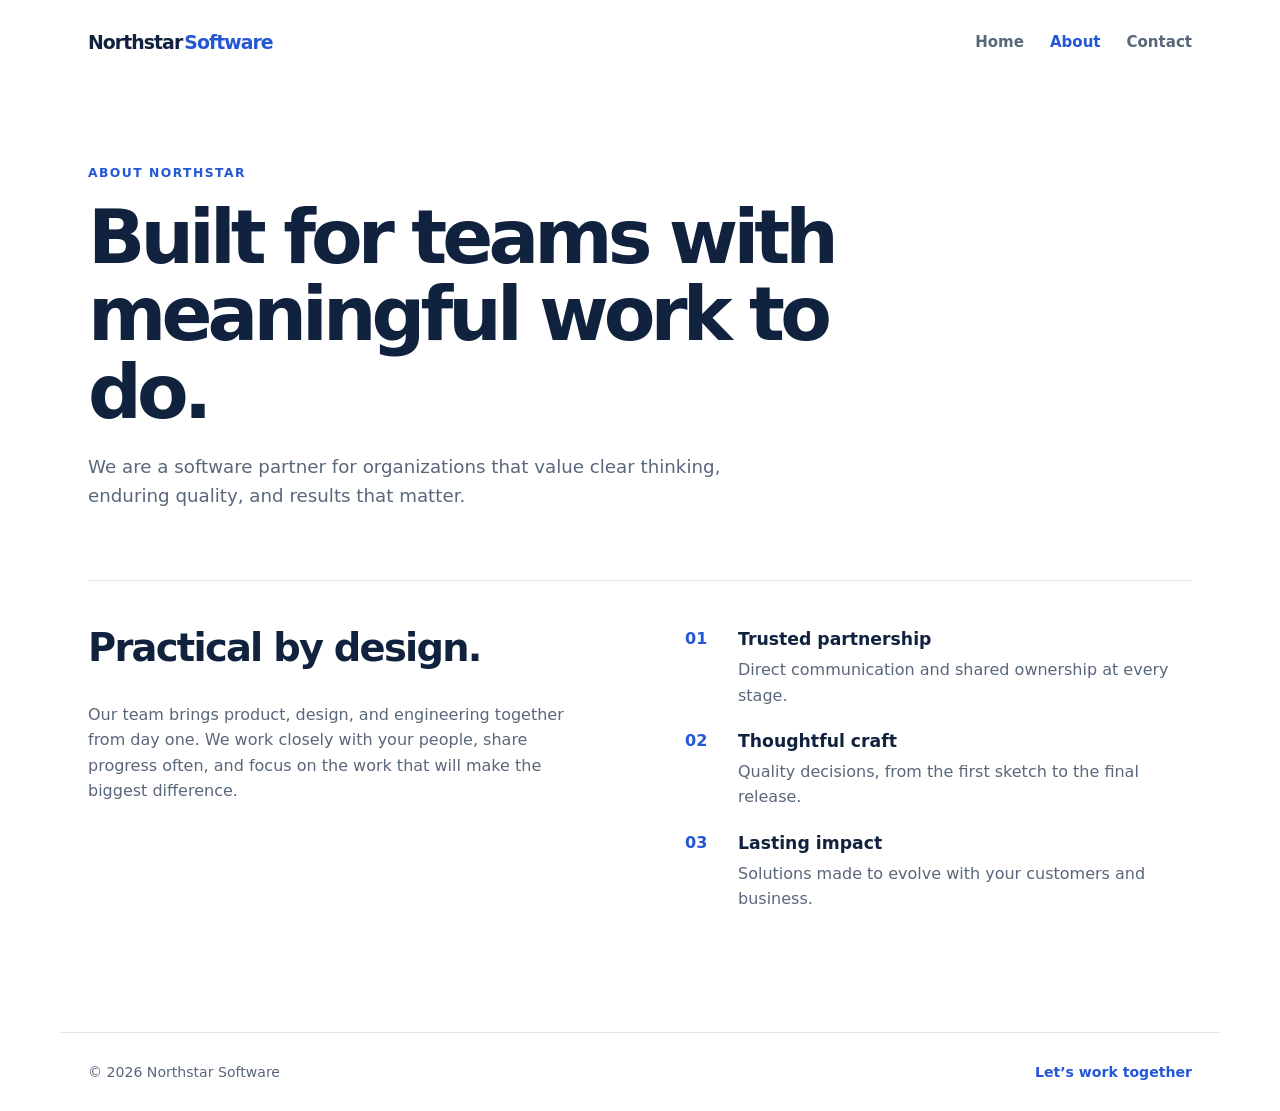
==== about.html @ c6d53be9 "Build three-page software company website" ====
<!doctype html>
<html lang="en">
  <head>
    <meta charset="UTF-8" />
    <meta name="viewport" content="width=device-width, initial-scale=1.0" />
    <meta name="description" content="Learn about Northstar Software and how we partner with ambitious teams." />
    <title>About | Northstar Software</title>
    <link rel="stylesheet" href="styles.css" />
  </head>
  <body>
    <header class="site-header">
      <a class="brand" href="index.html" aria-label="Northstar Software home">Northstar<span>Software</span></a>
      <nav aria-label="Main navigation"><a href="index.html">Home</a><a class="active" href="about.html" aria-current="page">About</a><a href="contact.html">Contact</a></nav>
    </header>
    <main class="page-content">
      <p class="eyebrow">About Northstar</p>
      <h1>Built for teams with meaningful work to do.</h1>
      <p class="lead">We are a software partner for organizations that value clear thinking, enduring quality, and results that matter.</p>
      <section class="split-section">
        <div><h2>Practical by design.</h2><p>Our team brings product, design, and engineering together from day one. We work closely with your people, share progress often, and focus on the work that will make the biggest difference.</p></div>
        <div class="values"><div><strong>01</strong><h3>Trusted partnership</h3><p>Direct communication and shared ownership at every stage.</p></div><div><strong>02</strong><h3>Thoughtful craft</h3><p>Quality decisions, from the first sketch to the final release.</p></div><div><strong>03</strong><h3>Lasting impact</h3><p>Solutions made to evolve with your customers and business.</p></div></div>
      </section>
    </main>
    <footer><span>© 2026 Northstar Software</span><a href="contact.html">Let’s work together</a></footer>
  </body>
</html>
---- styles.css ----
:root { --ink:#10223e; --muted:#59677b; --blue:#2457d6; --light:#f4f7fc; --line:#dce4f0; --white:#fff; }
* { box-sizing:border-box; }
body { margin:0; color:var(--ink); background:var(--white); font-family:Inter,ui-sans-serif,system-ui,-apple-system,BlinkMacSystemFont,"Segoe UI",sans-serif; line-height:1.6; }
a { color:inherit; text-decoration:none; }
.site-header, main, footer { max-width:1160px; margin:auto; }
.site-header { min-height:84px; padding:0 28px; display:flex; align-items:center; justify-content:space-between; }
.brand { font-size:1.18rem; font-weight:800; letter-spacing:-.05em; }.brand span { color:var(--blue); margin-left:2px; }
nav { display:flex; gap:26px; } nav a { color:var(--muted); font-size:.94rem; font-weight:650; } nav a:hover,nav a.active { color:var(--blue); }
.hero { min-height:560px; padding:82px 28px; display:grid; grid-template-columns:1.35fr .8fr; gap:90px; align-items:center; background:linear-gradient(110deg,#f7f9ff 0%,#fff 65%); }
.eyebrow { margin:0 0 15px; color:var(--blue); font-weight:750; font-size:.77rem; letter-spacing:.12em; text-transform:uppercase; }
h1,h2,h3,p { margin-top:0; } h1 { max-width:750px; margin-bottom:21px; font-size:clamp(2.6rem,6vw,4.7rem); letter-spacing:-.065em; line-height:1.03; } h2 { font-size:clamp(1.8rem,3vw,2.8rem); line-height:1.13; letter-spacing:-.045em; } h3 { font-size:1.08rem; margin-bottom:8px; } .lead { max-width:635px; color:var(--muted); font-size:1.14rem; }
.button { display:inline-flex; align-items:center; gap:13px; margin-top:15px; padding:13px 19px; border:0; border-radius:6px; background:var(--blue); color:#fff; font:inherit; font-weight:750; cursor:pointer; }.button span { font-size:1.25em; }.button:hover { background:#173f9f; }
.hero-card { padding:25px 28px; color:#fff; background:var(--ink); border-radius:10px; box-shadow:0 20px 50px #152e5c24; }.card-label { margin-bottom:8px; color:#a8c2ff; font-size:.76rem; font-weight:750; letter-spacing:.1em; text-transform:uppercase; }.metric { display:flex; gap:19px; padding:18px 0; border-top:1px solid #ffffff2b; }.metric strong { color:#80a6ff; font-size:1.05rem; }.metric span { font-weight:650; line-height:1.45; }
.services { padding:90px 28px 100px; }.services h2 { max-width:600px; margin-bottom:42px; }.service-grid { display:grid; grid-template-columns:repeat(3,1fr); gap:25px; }.service-grid article { padding:27px; background:var(--light); border-radius:8px; }.service-grid p,.split-section p, aside p { color:var(--muted); }
.page-content { padding:80px 28px 100px; }.page-content > h1 { max-width:800px; }.split-section { display:grid; grid-template-columns:1fr 1fr; gap:90px; margin-top:70px; padding-top:45px; border-top:1px solid var(--line); }.values > div { padding:0 0 20px 53px; position:relative; }.values strong { position:absolute; left:0; color:var(--blue); }.values h3 { margin-bottom:3px; }.values p { margin-bottom:0; }
.contact-layout { display:grid; grid-template-columns:1.1fr .75fr; gap:90px; margin-top:55px; padding-top:40px; border-top:1px solid var(--line); } form { display:grid; gap:8px; } label { margin-top:12px; font-weight:700; font-size:.92rem; } input,textarea { width:100%; padding:12px; border:1px solid #b8c4d5; border-radius:5px; font:inherit; } input:focus,textarea:focus { outline:2px solid #8daaf2; border-color:var(--blue); } form .button { justify-self:start; } aside { padding:28px; align-self:start; background:var(--light); border-radius:8px; } aside h2 { font-size:1.5rem; }.email { color:var(--blue); font-weight:750; }.aside-note { margin-top:28px; font-size:.94rem; }
footer { display:flex; justify-content:space-between; padding:28px; border-top:1px solid var(--line); color:var(--muted); font-size:.88rem; } footer a { color:var(--blue); font-weight:700; }
@media (max-width:720px) { .site-header { min-height:72px; padding:0 20px; }.brand { font-size:1rem; } nav { gap:14px; font-size:.86rem; }.hero { min-height:0; padding:60px 20px; grid-template-columns:1fr; gap:45px; }.services,.page-content { padding:62px 20px; }.service-grid,.split-section,.contact-layout { grid-template-columns:1fr; gap:32px; }.split-section,.contact-layout { margin-top:45px; }.service-grid { gap:15px; } footer { padding:24px 20px; } }
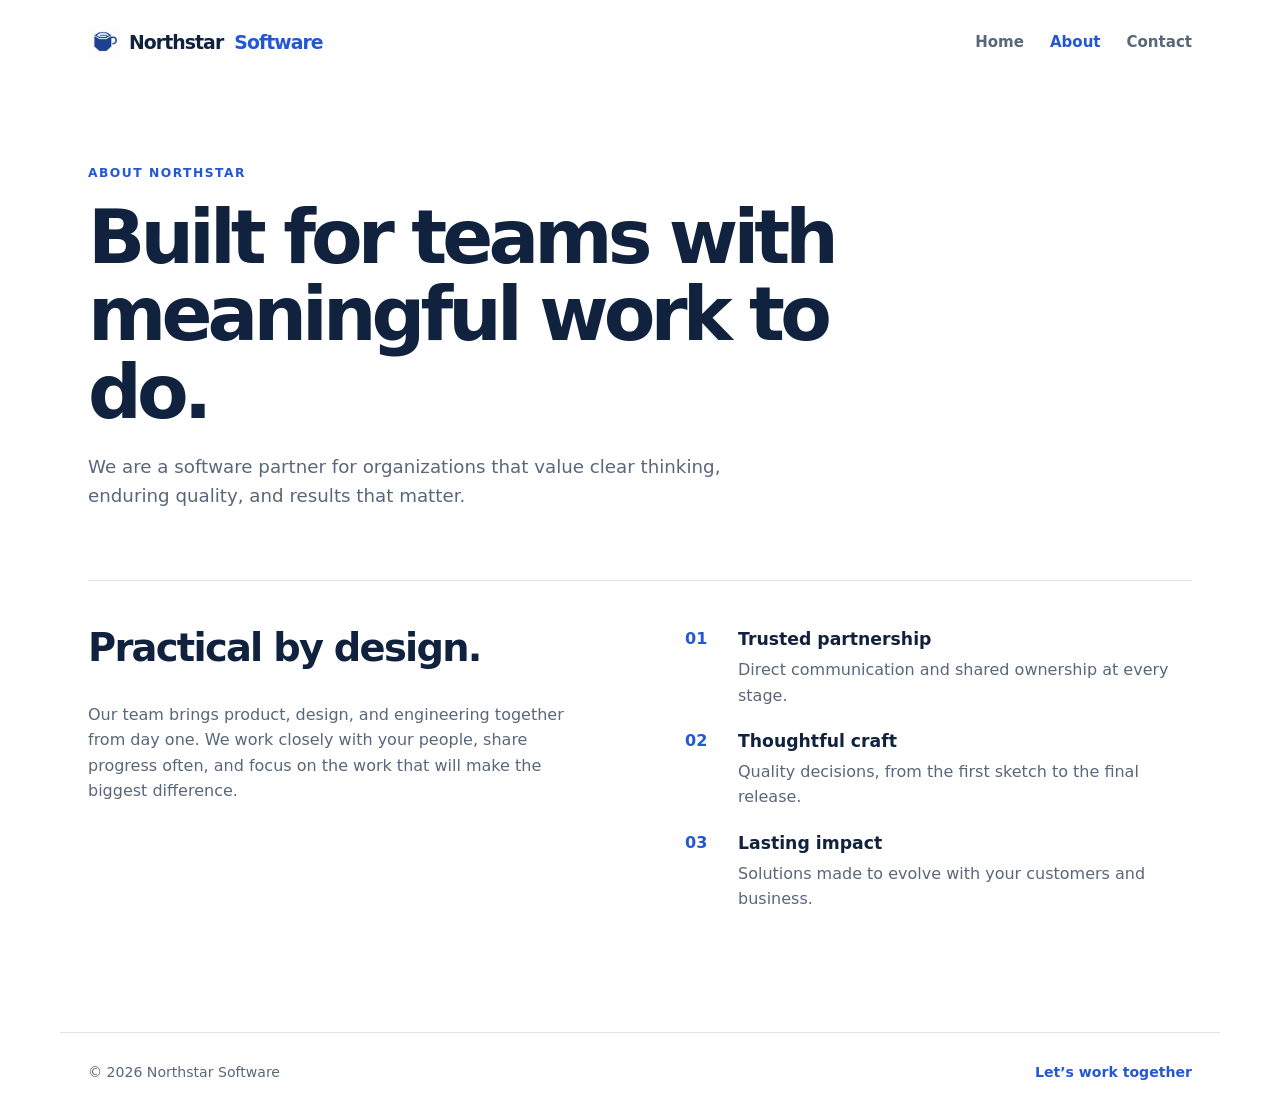
==== commit 84e4131d: "Add company logo to navbar" ====
--- a/about.html
+++ b/about.html
@@ -9,7 +9,7 @@
   </head>
   <body>
     <header class="site-header">
-      <a class="brand" href="index.html" aria-label="Northstar Software home">Northstar<span>Software</span></a>
+      <a class="brand" href="index.html" aria-label="Northstar Software home"><img src="assets/company-logo-cropped.png" alt="" />Northstar<span>Software</span></a>
       <nav aria-label="Main navigation"><a href="index.html">Home</a><a class="active" href="about.html" aria-current="page">About</a><a href="contact.html">Contact</a></nav>
     </header>
     <main class="page-content">
--- a/styles.css
+++ b/styles.css
@@ -4,7 +4,7 @@
 a { color:inherit; text-decoration:none; }
 .site-header, main, footer { max-width:1160px; margin:auto; }
 .site-header { min-height:84px; padding:0 28px; display:flex; align-items:center; justify-content:space-between; }
-.brand { font-size:1.18rem; font-weight:800; letter-spacing:-.05em; }.brand span { color:var(--blue); margin-left:2px; }
+.brand { display:inline-flex; align-items:center; gap:9px; font-size:1.18rem; font-weight:800; letter-spacing:-.05em; }.brand img { width:32px; height:32px; object-fit:contain; }.brand span { color:var(--blue); margin-left:2px; }
 nav { display:flex; gap:26px; } nav a { color:var(--muted); font-size:.94rem; font-weight:650; } nav a:hover,nav a.active { color:var(--blue); }
 .hero { min-height:560px; padding:82px 28px; display:grid; grid-template-columns:1.35fr .8fr; gap:90px; align-items:center; background:linear-gradient(110deg,#f7f9ff 0%,#fff 65%); }
 .eyebrow { margin:0 0 15px; color:var(--blue); font-weight:750; font-size:.77rem; letter-spacing:.12em; text-transform:uppercase; }
@@ -15,4 +15,4 @@
 .page-content { padding:80px 28px 100px; }.page-content > h1 { max-width:800px; }.split-section { display:grid; grid-template-columns:1fr 1fr; gap:90px; margin-top:70px; padding-top:45px; border-top:1px solid var(--line); }.values > div { padding:0 0 20px 53px; position:relative; }.values strong { position:absolute; left:0; color:var(--blue); }.values h3 { margin-bottom:3px; }.values p { margin-bottom:0; }
 .contact-layout { display:grid; grid-template-columns:1.1fr .75fr; gap:90px; margin-top:55px; padding-top:40px; border-top:1px solid var(--line); } form { display:grid; gap:8px; } label { margin-top:12px; font-weight:700; font-size:.92rem; } input,textarea { width:100%; padding:12px; border:1px solid #b8c4d5; border-radius:5px; font:inherit; } input:focus,textarea:focus { outline:2px solid #8daaf2; border-color:var(--blue); } form .button { justify-self:start; } aside { padding:28px; align-self:start; background:var(--light); border-radius:8px; } aside h2 { font-size:1.5rem; }.email { color:var(--blue); font-weight:750; }.aside-note { margin-top:28px; font-size:.94rem; }
 footer { display:flex; justify-content:space-between; padding:28px; border-top:1px solid var(--line); color:var(--muted); font-size:.88rem; } footer a { color:var(--blue); font-weight:700; }
-@media (max-width:720px) { .site-header { min-height:72px; padding:0 20px; }.brand { font-size:1rem; } nav { gap:14px; font-size:.86rem; }.hero { min-height:0; padding:60px 20px; grid-template-columns:1fr; gap:45px; }.services,.page-content { padding:62px 20px; }.service-grid,.split-section,.contact-layout { grid-template-columns:1fr; gap:32px; }.split-section,.contact-layout { margin-top:45px; }.service-grid { gap:15px; } footer { padding:24px 20px; } }
+@media (max-width:720px) { .site-header { min-height:72px; padding:0 20px; }.brand { gap:7px; font-size:1rem; }.brand img { width:28px; height:28px; } nav { gap:14px; font-size:.86rem; }.hero { min-height:0; padding:60px 20px; grid-template-columns:1fr; gap:45px; }.services,.page-content { padding:62px 20px; }.service-grid,.split-section,.contact-layout { grid-template-columns:1fr; gap:32px; }.split-section,.contact-layout { margin-top:45px; }.service-grid { gap:15px; } footer { padding:24px 20px; } }
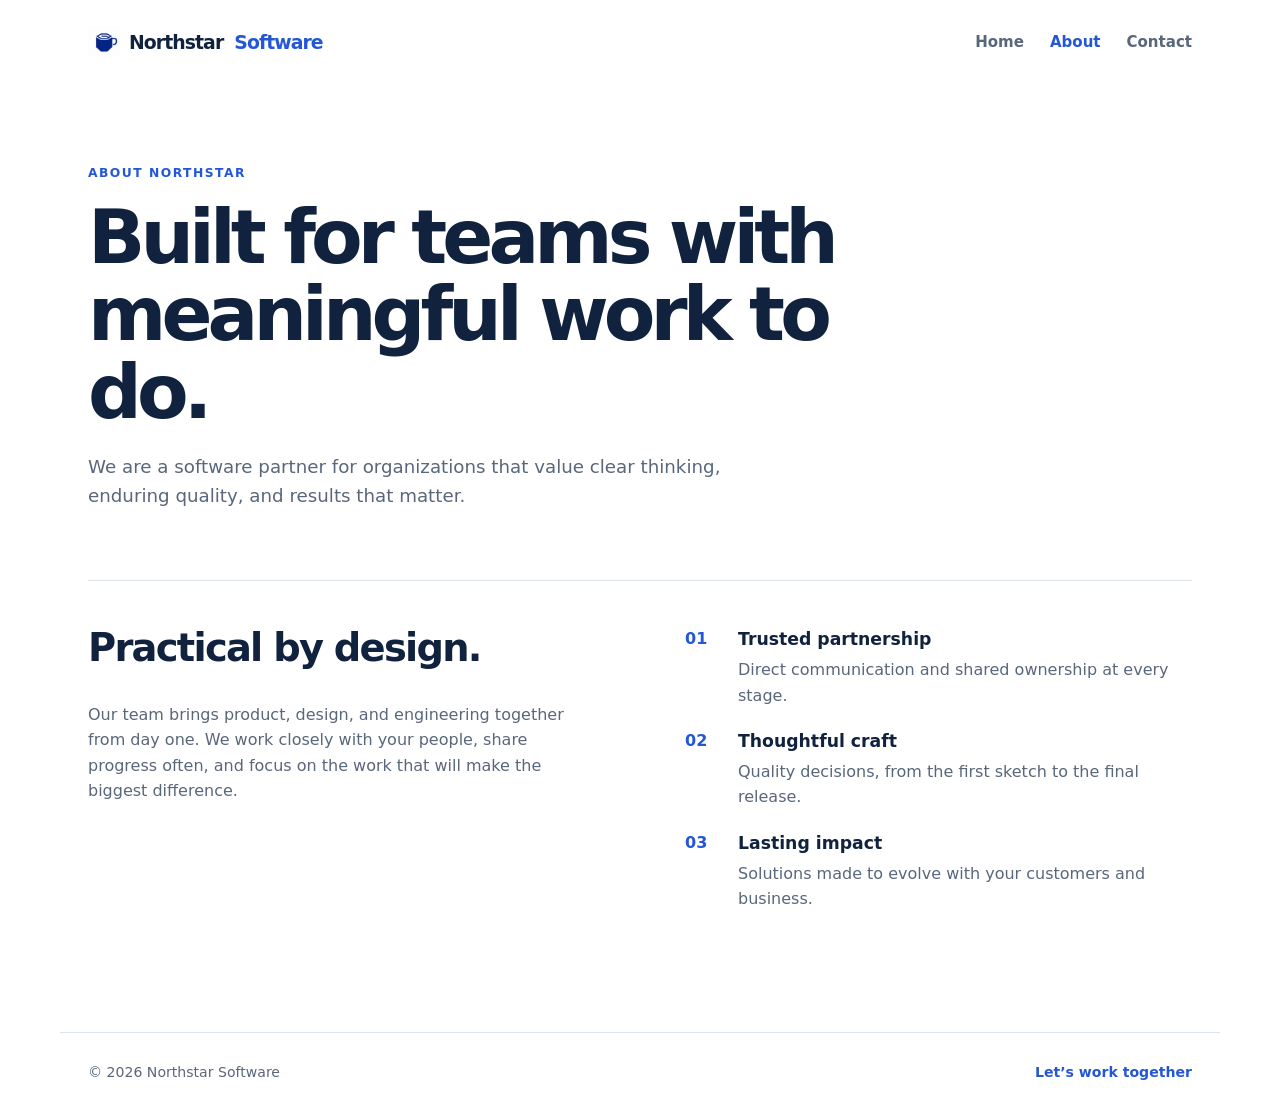
==== commit 014cb631: "Update navbar logo asset" ====
--- a/about.html
+++ b/about.html
@@ -9,7 +9,7 @@
   </head>
   <body>
     <header class="site-header">
-      <a class="brand" href="index.html" aria-label="Northstar Software home"><img src="assets/company-logo-cropped.png" alt="" />Northstar<span>Software</span></a>
+      <a class="brand" href="index.html" aria-label="Northstar Software home"><img src="assets/company-logo.jpg" alt="" />Northstar<span>Software</span></a>
       <nav aria-label="Main navigation"><a href="index.html">Home</a><a class="active" href="about.html" aria-current="page">About</a><a href="contact.html">Contact</a></nav>
     </header>
     <main class="page-content">
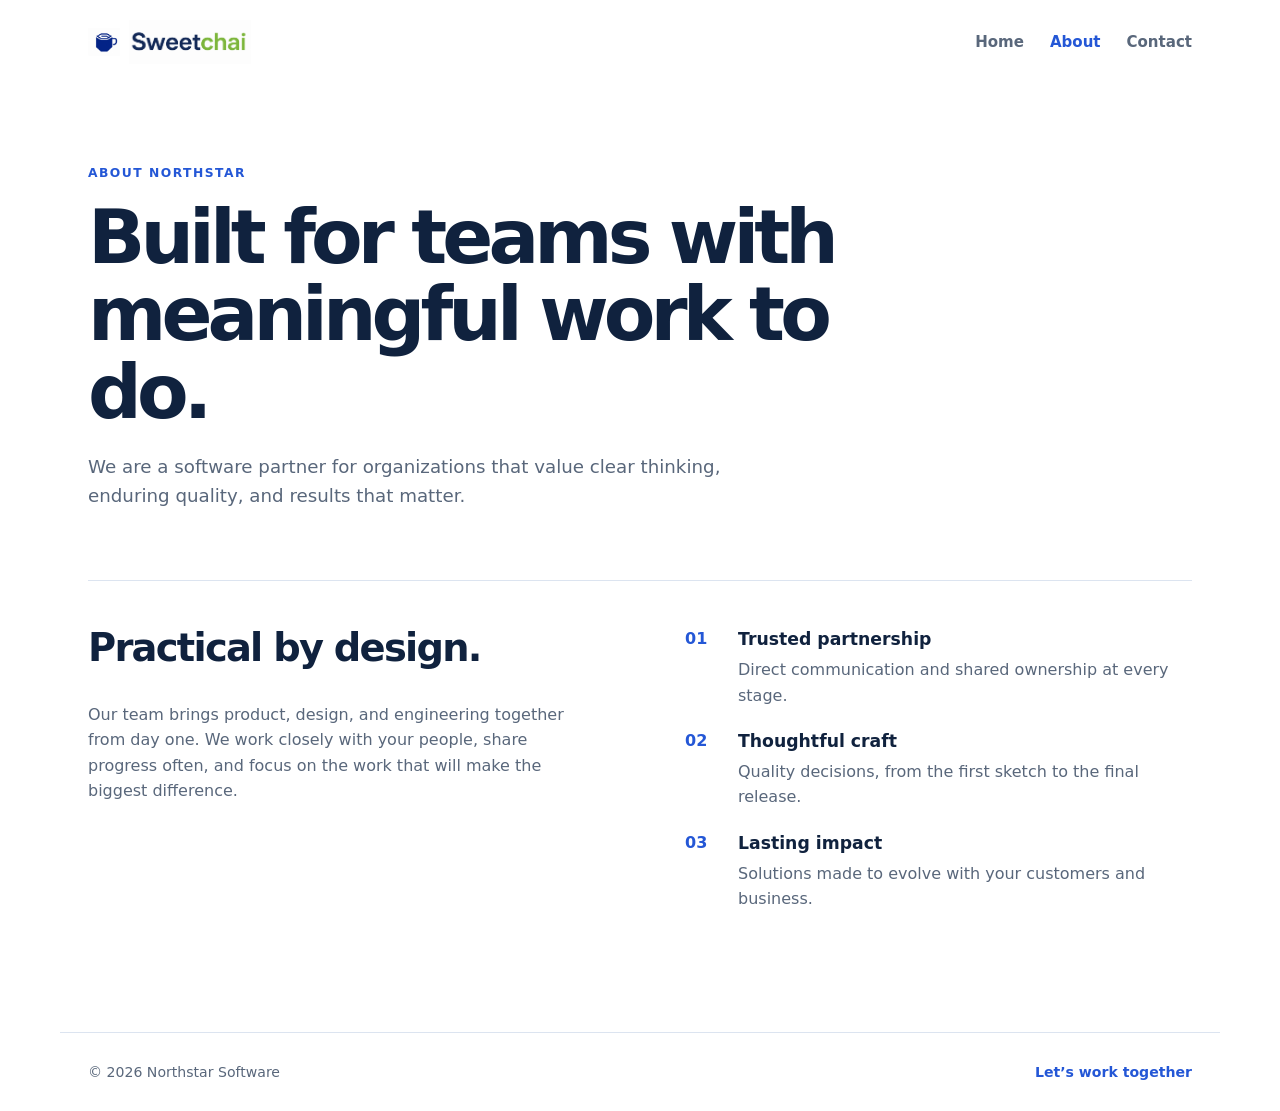
==== commit 2523b50c: "Use Sweetchai wordmark in navbar" ====
--- a/about.html
+++ b/about.html
@@ -9,7 +9,7 @@
   </head>
   <body>
     <header class="site-header">
-      <a class="brand" href="index.html" aria-label="Northstar Software home"><img src="assets/company-logo.jpg" alt="" />Northstar<span>Software</span></a>
+      <a class="brand" href="index.html" aria-label="Sweetchai home"><img class="brand-icon" src="assets/company-logo.jpg" alt="" /><img class="brand-wordmark" src="assets/sweetchai-wordmark.png" alt="Sweetchai" /></a>
       <nav aria-label="Main navigation"><a href="index.html">Home</a><a class="active" href="about.html" aria-current="page">About</a><a href="contact.html">Contact</a></nav>
     </header>
     <main class="page-content">
--- a/styles.css
+++ b/styles.css
@@ -4,7 +4,7 @@
 a { color:inherit; text-decoration:none; }
 .site-header, main, footer { max-width:1160px; margin:auto; }
 .site-header { min-height:84px; padding:0 28px; display:flex; align-items:center; justify-content:space-between; }
-.brand { display:inline-flex; align-items:center; gap:9px; font-size:1.18rem; font-weight:800; letter-spacing:-.05em; }.brand img { width:32px; height:32px; object-fit:contain; }.brand span { color:var(--blue); margin-left:2px; }
+.brand { display:inline-flex; align-items:center; gap:9px; }.brand-icon { width:32px; height:32px; object-fit:contain; }.brand-wordmark { display:block; width:122px; height:auto; }
 nav { display:flex; gap:26px; } nav a { color:var(--muted); font-size:.94rem; font-weight:650; } nav a:hover,nav a.active { color:var(--blue); }
 .hero { min-height:560px; padding:82px 28px; display:grid; grid-template-columns:1.35fr .8fr; gap:90px; align-items:center; background:linear-gradient(110deg,#f7f9ff 0%,#fff 65%); }
 .eyebrow { margin:0 0 15px; color:var(--blue); font-weight:750; font-size:.77rem; letter-spacing:.12em; text-transform:uppercase; }
@@ -15,4 +15,5 @@
 .page-content { padding:80px 28px 100px; }.page-content > h1 { max-width:800px; }.split-section { display:grid; grid-template-columns:1fr 1fr; gap:90px; margin-top:70px; padding-top:45px; border-top:1px solid var(--line); }.values > div { padding:0 0 20px 53px; position:relative; }.values strong { position:absolute; left:0; color:var(--blue); }.values h3 { margin-bottom:3px; }.values p { margin-bottom:0; }
 .contact-layout { display:grid; grid-template-columns:1.1fr .75fr; gap:90px; margin-top:55px; padding-top:40px; border-top:1px solid var(--line); } form { display:grid; gap:8px; } label { margin-top:12px; font-weight:700; font-size:.92rem; } input,textarea { width:100%; padding:12px; border:1px solid #b8c4d5; border-radius:5px; font:inherit; } input:focus,textarea:focus { outline:2px solid #8daaf2; border-color:var(--blue); } form .button { justify-self:start; } aside { padding:28px; align-self:start; background:var(--light); border-radius:8px; } aside h2 { font-size:1.5rem; }.email { color:var(--blue); font-weight:750; }.aside-note { margin-top:28px; font-size:.94rem; }
 footer { display:flex; justify-content:space-between; padding:28px; border-top:1px solid var(--line); color:var(--muted); font-size:.88rem; } footer a { color:var(--blue); font-weight:700; }
-@media (max-width:720px) { .site-header { min-height:72px; padding:0 20px; }.brand { gap:7px; font-size:1rem; }.brand img { width:28px; height:28px; } nav { gap:14px; font-size:.86rem; }.hero { min-height:0; padding:60px 20px; grid-template-columns:1fr; gap:45px; }.services,.page-content { padding:62px 20px; }.service-grid,.split-section,.contact-layout { grid-template-columns:1fr; gap:32px; }.split-section,.contact-layout { margin-top:45px; }.service-grid { gap:15px; } footer { padding:24px 20px; } }
+@media (max-width:720px) { .site-header { min-height:72px; padding:0 20px; }.brand { gap:7px; }.brand-icon { width:28px; height:28px; }.brand-wordmark { width:106px; } nav { gap:14px; font-size:.86rem; }.hero { min-height:0; padding:60px 20px; grid-template-columns:1fr; gap:45px; }.services,.page-content { padding:62px 20px; }.service-grid,.split-section,.contact-layout { grid-template-columns:1fr; gap:32px; }.split-section,.contact-layout { margin-top:45px; }.service-grid { gap:15px; } footer { padding:24px 20px; } }
+@media (max-width:420px) { .site-header { padding:0 14px; }.brand { gap:5px; }.brand-icon { width:24px; height:24px; }.brand-wordmark { width:94px; } nav { gap:10px; } }
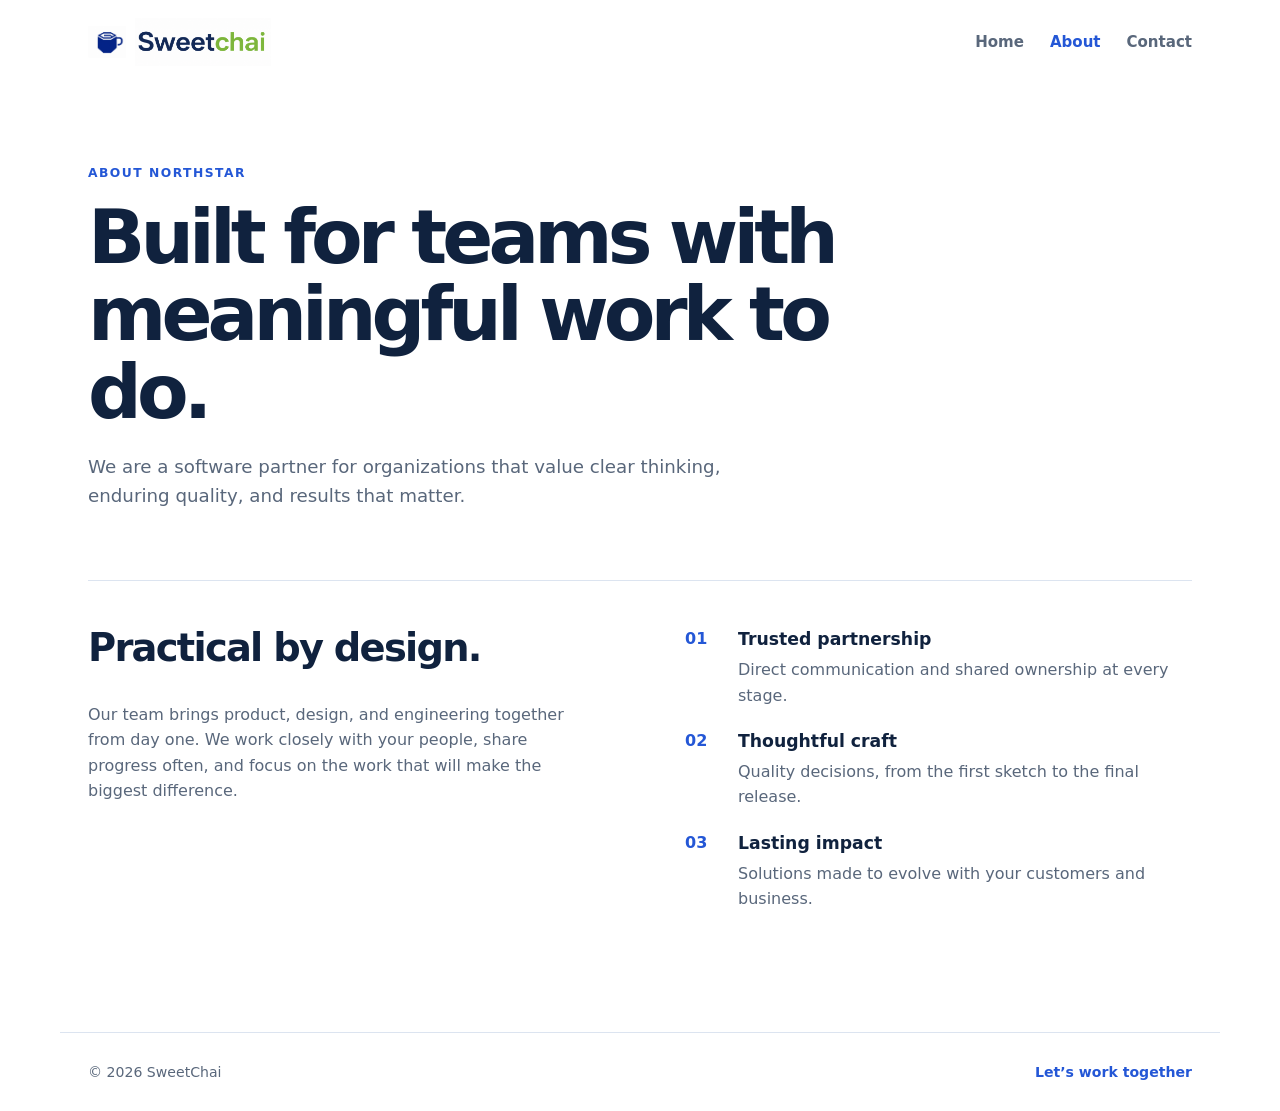
==== commit e0c4b793: "Update SweetChai contact and footer branding" ====
--- a/about.html
+++ b/about.html
@@ -21,6 +21,6 @@
         <div class="values"><div><strong>01</strong><h3>Trusted partnership</h3><p>Direct communication and shared ownership at every stage.</p></div><div><strong>02</strong><h3>Thoughtful craft</h3><p>Quality decisions, from the first sketch to the final release.</p></div><div><strong>03</strong><h3>Lasting impact</h3><p>Solutions made to evolve with your customers and business.</p></div></div>
       </section>
     </main>
-    <footer><span>© 2026 Northstar Software</span><a href="contact.html">Let’s work together</a></footer>
+    <footer><span>© 2026 SweetChai</span><a href="contact.html">Let’s work together</a></footer>
   </body>
 </html>
--- a/styles.css
+++ b/styles.css
@@ -4,7 +4,7 @@
 a { color:inherit; text-decoration:none; }
 .site-header, main, footer { max-width:1160px; margin:auto; }
 .site-header { min-height:84px; padding:0 28px; display:flex; align-items:center; justify-content:space-between; }
-.brand { display:inline-flex; align-items:center; gap:9px; }.brand-icon { width:32px; height:32px; object-fit:contain; }.brand-wordmark { display:block; width:122px; height:auto; }
+.brand { display:inline-flex; align-items:center; gap:9px; }.brand-icon { width:38px; height:38px; object-fit:contain; }.brand-wordmark { display:block; width:136px; height:auto; }
 nav { display:flex; gap:26px; } nav a { color:var(--muted); font-size:.94rem; font-weight:650; } nav a:hover,nav a.active { color:var(--blue); }
 .hero { min-height:560px; padding:82px 28px; display:grid; grid-template-columns:1.35fr .8fr; gap:90px; align-items:center; background:linear-gradient(110deg,#f7f9ff 0%,#fff 65%); }
 .eyebrow { margin:0 0 15px; color:var(--blue); font-weight:750; font-size:.77rem; letter-spacing:.12em; text-transform:uppercase; }
@@ -15,5 +15,5 @@
 .page-content { padding:80px 28px 100px; }.page-content > h1 { max-width:800px; }.split-section { display:grid; grid-template-columns:1fr 1fr; gap:90px; margin-top:70px; padding-top:45px; border-top:1px solid var(--line); }.values > div { padding:0 0 20px 53px; position:relative; }.values strong { position:absolute; left:0; color:var(--blue); }.values h3 { margin-bottom:3px; }.values p { margin-bottom:0; }
 .contact-layout { display:grid; grid-template-columns:1.1fr .75fr; gap:90px; margin-top:55px; padding-top:40px; border-top:1px solid var(--line); } form { display:grid; gap:8px; } label { margin-top:12px; font-weight:700; font-size:.92rem; } input,textarea { width:100%; padding:12px; border:1px solid #b8c4d5; border-radius:5px; font:inherit; } input:focus,textarea:focus { outline:2px solid #8daaf2; border-color:var(--blue); } form .button { justify-self:start; } aside { padding:28px; align-self:start; background:var(--light); border-radius:8px; } aside h2 { font-size:1.5rem; }.email { color:var(--blue); font-weight:750; }.aside-note { margin-top:28px; font-size:.94rem; }
 footer { display:flex; justify-content:space-between; padding:28px; border-top:1px solid var(--line); color:var(--muted); font-size:.88rem; } footer a { color:var(--blue); font-weight:700; }
-@media (max-width:720px) { .site-header { min-height:72px; padding:0 20px; }.brand { gap:7px; }.brand-icon { width:28px; height:28px; }.brand-wordmark { width:106px; } nav { gap:14px; font-size:.86rem; }.hero { min-height:0; padding:60px 20px; grid-template-columns:1fr; gap:45px; }.services,.page-content { padding:62px 20px; }.service-grid,.split-section,.contact-layout { grid-template-columns:1fr; gap:32px; }.split-section,.contact-layout { margin-top:45px; }.service-grid { gap:15px; } footer { padding:24px 20px; } }
-@media (max-width:420px) { .site-header { padding:0 14px; }.brand { gap:5px; }.brand-icon { width:24px; height:24px; }.brand-wordmark { width:94px; } nav { gap:10px; } }
+@media (max-width:720px) { .site-header { min-height:72px; padding:0 20px; }.brand { gap:7px; }.brand-icon { width:32px; height:32px; }.brand-wordmark { width:114px; } nav { gap:14px; font-size:.86rem; }.hero { min-height:0; padding:60px 20px; grid-template-columns:1fr; gap:45px; }.services,.page-content { padding:62px 20px; }.service-grid,.split-section,.contact-layout { grid-template-columns:1fr; gap:32px; }.split-section,.contact-layout { margin-top:45px; }.service-grid { gap:15px; } footer { padding:24px 20px; } }
+@media (max-width:420px) { .site-header { padding:0 14px; }.brand { gap:5px; }.brand-icon { width:26px; height:26px; }.brand-wordmark { width:94px; } nav { gap:10px; } }
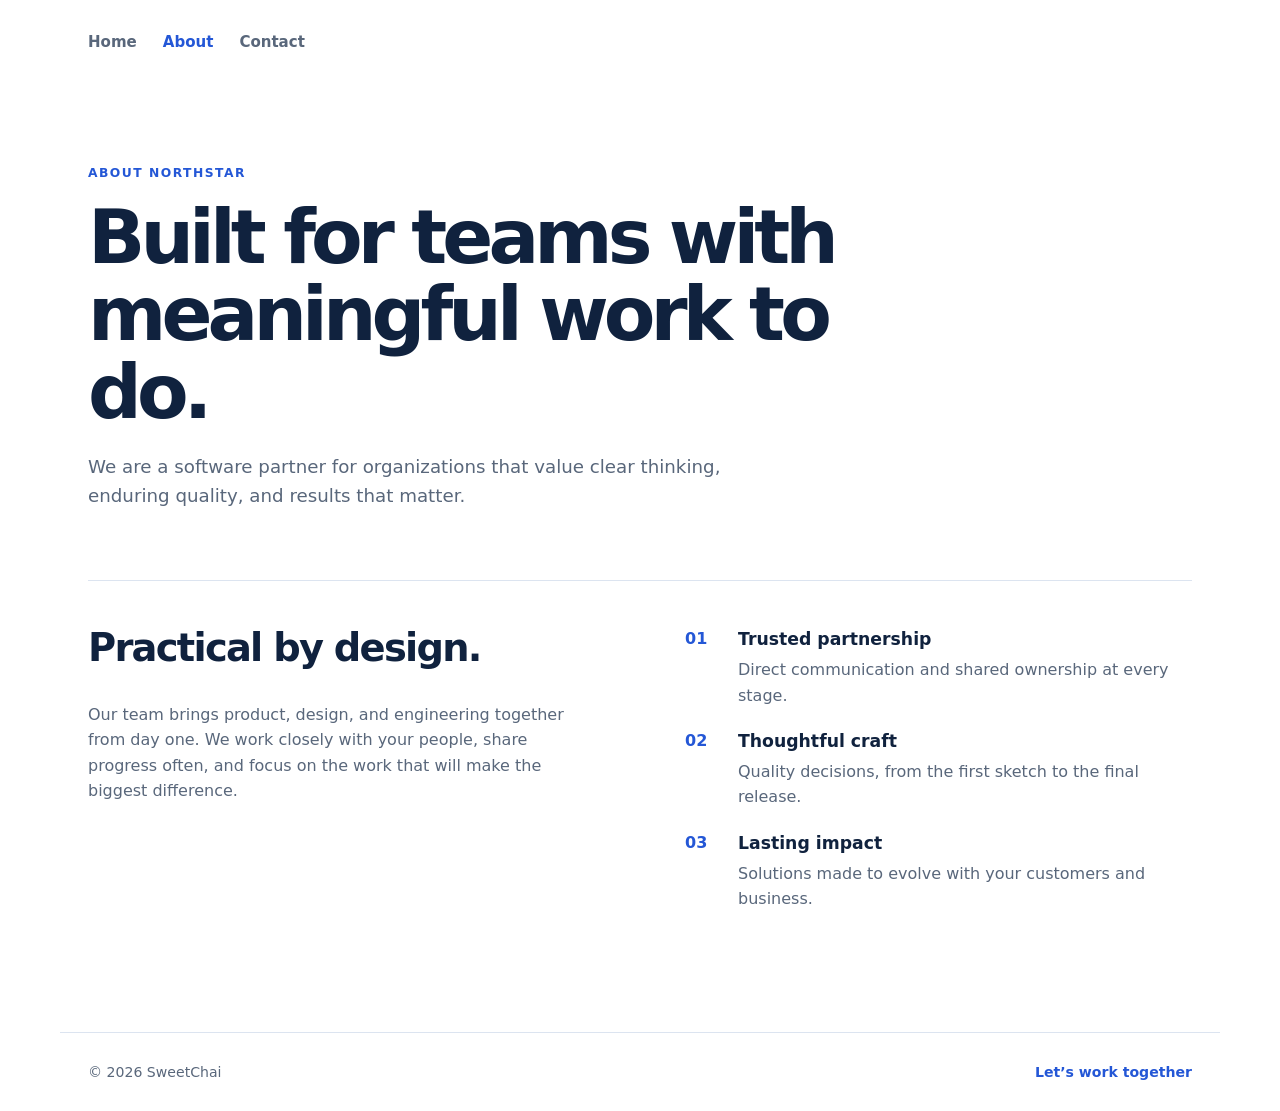
==== commit 200aef0a: "Remove navbar logo" ====
--- a/about.html
+++ b/about.html
@@ -9,7 +9,6 @@
   </head>
   <body>
     <header class="site-header">
-      <a class="brand" href="index.html" aria-label="Sweetchai home"><img class="brand-icon" src="assets/company-logo.jpg" alt="" /><img class="brand-wordmark" src="assets/sweetchai-wordmark.png" alt="Sweetchai" /></a>
       <nav aria-label="Main navigation"><a href="index.html">Home</a><a class="active" href="about.html" aria-current="page">About</a><a href="contact.html">Contact</a></nav>
     </header>
     <main class="page-content">
--- a/styles.css
+++ b/styles.css
@@ -4,7 +4,7 @@
 a { color:inherit; text-decoration:none; }
 .site-header, main, footer { max-width:1160px; margin:auto; }
 .site-header { min-height:84px; padding:0 28px; display:flex; align-items:center; justify-content:space-between; }
-.brand { display:inline-flex; align-items:center; gap:9px; }.brand-icon { width:38px; height:38px; object-fit:contain; }.brand-wordmark { display:block; width:136px; height:auto; }
+.brand { display:inline-flex; align-items:center; gap:3px; }.brand-icon { width:42px; height:42px; object-fit:contain; }.brand-wordmark { display:block; width:auto; height:38px; }
 nav { display:flex; gap:26px; } nav a { color:var(--muted); font-size:.94rem; font-weight:650; } nav a:hover,nav a.active { color:var(--blue); }
 .hero { min-height:560px; padding:82px 28px; display:grid; grid-template-columns:1.35fr .8fr; gap:90px; align-items:center; background:linear-gradient(110deg,#f7f9ff 0%,#fff 65%); }
 .eyebrow { margin:0 0 15px; color:var(--blue); font-weight:750; font-size:.77rem; letter-spacing:.12em; text-transform:uppercase; }
@@ -15,5 +15,5 @@
 .page-content { padding:80px 28px 100px; }.page-content > h1 { max-width:800px; }.split-section { display:grid; grid-template-columns:1fr 1fr; gap:90px; margin-top:70px; padding-top:45px; border-top:1px solid var(--line); }.values > div { padding:0 0 20px 53px; position:relative; }.values strong { position:absolute; left:0; color:var(--blue); }.values h3 { margin-bottom:3px; }.values p { margin-bottom:0; }
 .contact-layout { display:grid; grid-template-columns:1.1fr .75fr; gap:90px; margin-top:55px; padding-top:40px; border-top:1px solid var(--line); } form { display:grid; gap:8px; } label { margin-top:12px; font-weight:700; font-size:.92rem; } input,textarea { width:100%; padding:12px; border:1px solid #b8c4d5; border-radius:5px; font:inherit; } input:focus,textarea:focus { outline:2px solid #8daaf2; border-color:var(--blue); } form .button { justify-self:start; } aside { padding:28px; align-self:start; background:var(--light); border-radius:8px; } aside h2 { font-size:1.5rem; }.email { color:var(--blue); font-weight:750; }.aside-note { margin-top:28px; font-size:.94rem; }
 footer { display:flex; justify-content:space-between; padding:28px; border-top:1px solid var(--line); color:var(--muted); font-size:.88rem; } footer a { color:var(--blue); font-weight:700; }
-@media (max-width:720px) { .site-header { min-height:72px; padding:0 20px; }.brand { gap:7px; }.brand-icon { width:32px; height:32px; }.brand-wordmark { width:114px; } nav { gap:14px; font-size:.86rem; }.hero { min-height:0; padding:60px 20px; grid-template-columns:1fr; gap:45px; }.services,.page-content { padding:62px 20px; }.service-grid,.split-section,.contact-layout { grid-template-columns:1fr; gap:32px; }.split-section,.contact-layout { margin-top:45px; }.service-grid { gap:15px; } footer { padding:24px 20px; } }
-@media (max-width:420px) { .site-header { padding:0 14px; }.brand { gap:5px; }.brand-icon { width:26px; height:26px; }.brand-wordmark { width:94px; } nav { gap:10px; } }
+@media (max-width:720px) { .site-header { min-height:72px; padding:0 20px; }.brand { gap:3px; }.brand-icon { width:36px; height:36px; }.brand-wordmark { width:auto; height:33px; } nav { gap:14px; font-size:.86rem; }.hero { min-height:0; padding:60px 20px; grid-template-columns:1fr; gap:45px; }.services,.page-content { padding:62px 20px; }.service-grid,.split-section,.contact-layout { grid-template-columns:1fr; gap:32px; }.split-section,.contact-layout { margin-top:45px; }.service-grid { gap:15px; } footer { padding:24px 20px; } }
+@media (max-width:420px) { .site-header { padding:0 14px; }.brand { gap:3px; }.brand-icon { width:29px; height:29px; }.brand-wordmark { width:auto; height:27px; } nav { gap:10px; } }
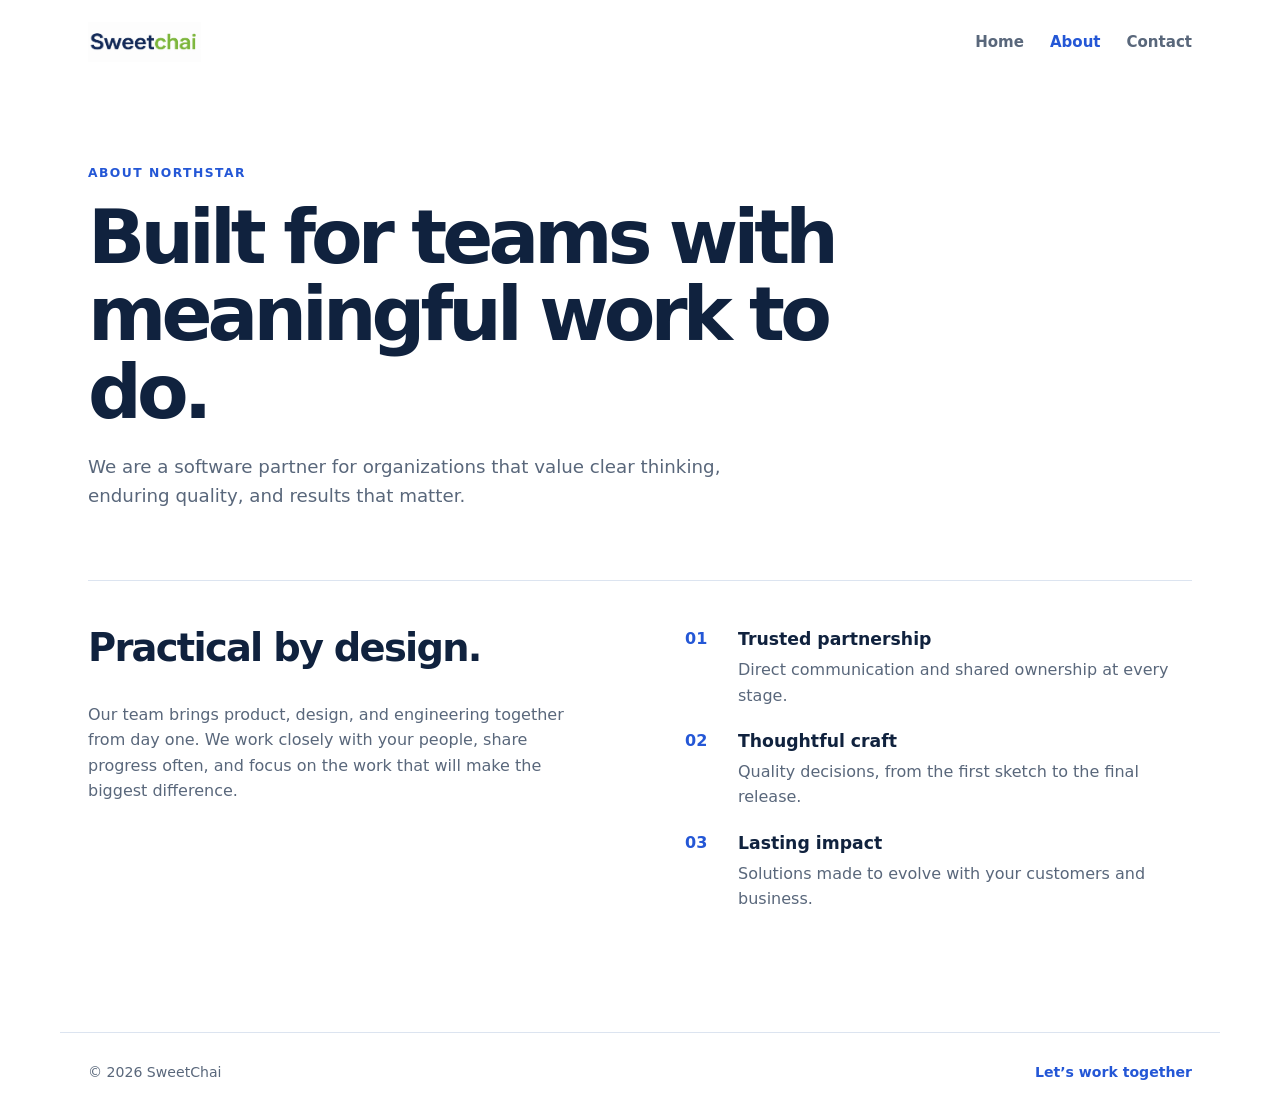
==== commit 19c861cc: "Add navbar logo" ====
--- a/about.html
+++ b/about.html
@@ -9,6 +9,7 @@
   </head>
   <body>
     <header class="site-header">
+      <a class="brand" href="index.html" aria-label="Sweetchai home"><img class="brand-logo" src="assets/sweetchai-wordmark.png" alt="Sweetchai" /></a>
       <nav aria-label="Main navigation"><a href="index.html">Home</a><a class="active" href="about.html" aria-current="page">About</a><a href="contact.html">Contact</a></nav>
     </header>
     <main class="page-content">
--- a/styles.css
+++ b/styles.css
@@ -4,7 +4,7 @@
 a { color:inherit; text-decoration:none; }
 .site-header, main, footer { max-width:1160px; margin:auto; }
 .site-header { min-height:84px; padding:0 28px; display:flex; align-items:center; justify-content:space-between; }
-.brand { display:inline-flex; align-items:center; gap:3px; }.brand-icon { width:42px; height:42px; object-fit:contain; }.brand-wordmark { display:block; width:auto; height:38px; }
+.brand { display:inline-flex; align-items:center; }.brand-logo { display:block; width:auto; height:40px; object-fit:contain; }
 nav { display:flex; gap:26px; } nav a { color:var(--muted); font-size:.94rem; font-weight:650; } nav a:hover,nav a.active { color:var(--blue); }
 .hero { min-height:560px; padding:82px 28px; display:grid; grid-template-columns:1.35fr .8fr; gap:90px; align-items:center; background:linear-gradient(110deg,#f7f9ff 0%,#fff 65%); }
 .eyebrow { margin:0 0 15px; color:var(--blue); font-weight:750; font-size:.77rem; letter-spacing:.12em; text-transform:uppercase; }
@@ -15,5 +15,5 @@
 .page-content { padding:80px 28px 100px; }.page-content > h1 { max-width:800px; }.split-section { display:grid; grid-template-columns:1fr 1fr; gap:90px; margin-top:70px; padding-top:45px; border-top:1px solid var(--line); }.values > div { padding:0 0 20px 53px; position:relative; }.values strong { position:absolute; left:0; color:var(--blue); }.values h3 { margin-bottom:3px; }.values p { margin-bottom:0; }
 .contact-layout { display:grid; grid-template-columns:1.1fr .75fr; gap:90px; margin-top:55px; padding-top:40px; border-top:1px solid var(--line); } form { display:grid; gap:8px; } label { margin-top:12px; font-weight:700; font-size:.92rem; } input,textarea { width:100%; padding:12px; border:1px solid #b8c4d5; border-radius:5px; font:inherit; } input:focus,textarea:focus { outline:2px solid #8daaf2; border-color:var(--blue); } form .button { justify-self:start; } aside { padding:28px; align-self:start; background:var(--light); border-radius:8px; } aside h2 { font-size:1.5rem; }.email { color:var(--blue); font-weight:750; }.aside-note { margin-top:28px; font-size:.94rem; }
 footer { display:flex; justify-content:space-between; padding:28px; border-top:1px solid var(--line); color:var(--muted); font-size:.88rem; } footer a { color:var(--blue); font-weight:700; }
-@media (max-width:720px) { .site-header { min-height:72px; padding:0 20px; }.brand { gap:3px; }.brand-icon { width:36px; height:36px; }.brand-wordmark { width:auto; height:33px; } nav { gap:14px; font-size:.86rem; }.hero { min-height:0; padding:60px 20px; grid-template-columns:1fr; gap:45px; }.services,.page-content { padding:62px 20px; }.service-grid,.split-section,.contact-layout { grid-template-columns:1fr; gap:32px; }.split-section,.contact-layout { margin-top:45px; }.service-grid { gap:15px; } footer { padding:24px 20px; } }
-@media (max-width:420px) { .site-header { padding:0 14px; }.brand { gap:3px; }.brand-icon { width:29px; height:29px; }.brand-wordmark { width:auto; height:27px; } nav { gap:10px; } }
+@media (max-width:720px) { .site-header { min-height:72px; padding:0 20px; }.brand-logo { height:34px; } nav { gap:14px; font-size:.86rem; }.hero { min-height:0; padding:60px 20px; grid-template-columns:1fr; gap:45px; }.services,.page-content { padding:62px 20px; }.service-grid,.split-section,.contact-layout { grid-template-columns:1fr; gap:32px; }.split-section,.contact-layout { margin-top:45px; }.service-grid { gap:15px; } footer { padding:24px 20px; } }
+@media (max-width:420px) { .site-header { padding:0 14px; }.brand-logo { height:28px; } nav { gap:10px; } }
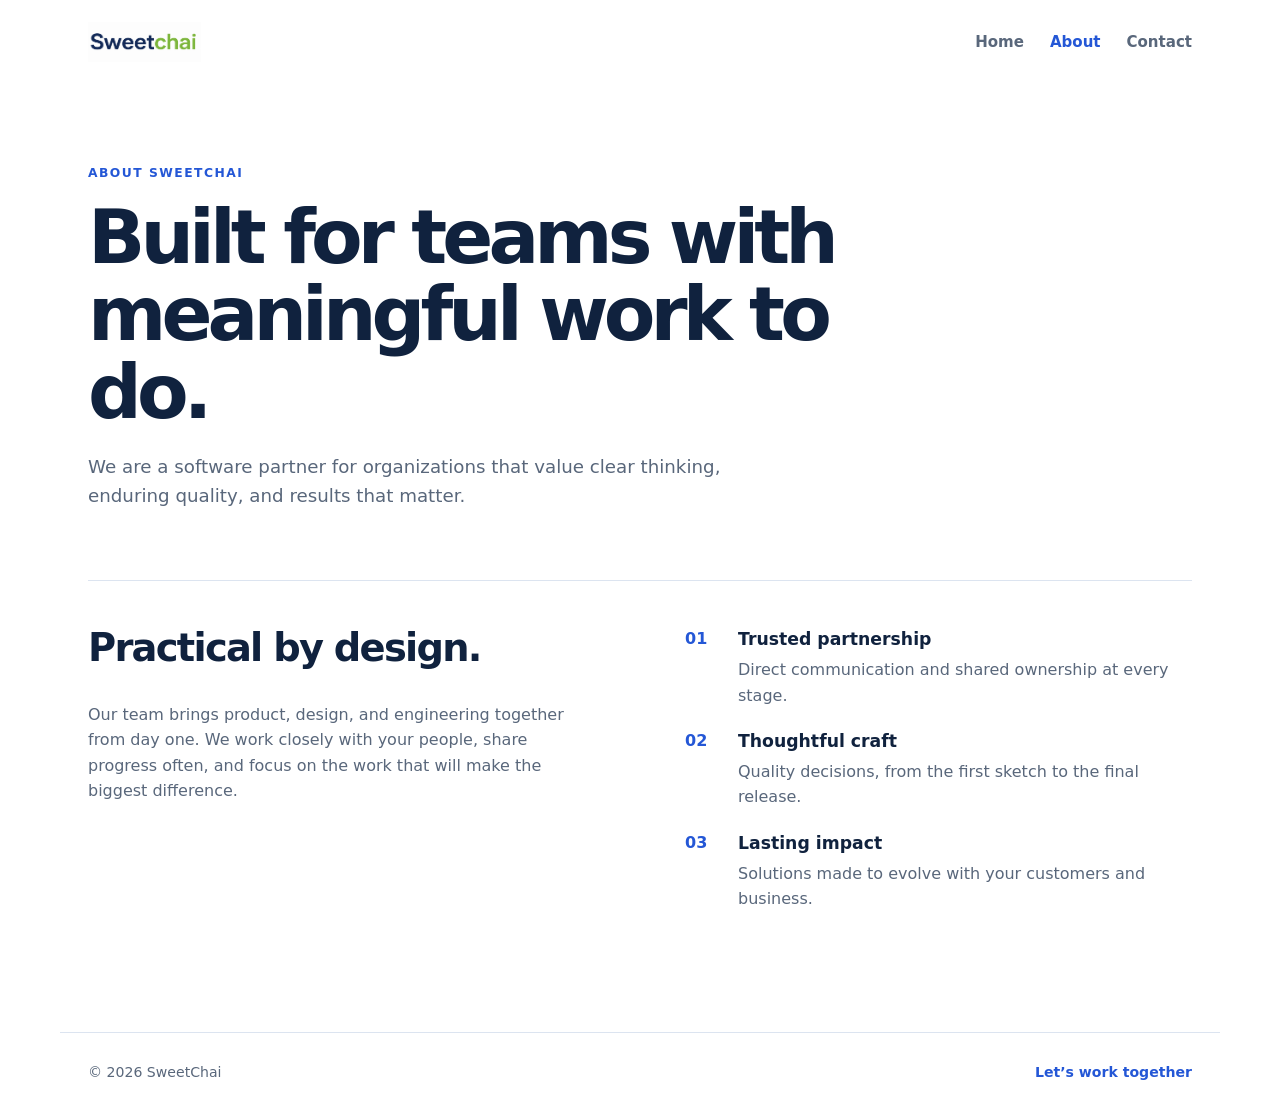
==== commit debd3e67: "Rename Northstar to Sweetchai" ====
--- a/about.html
+++ b/about.html
@@ -3,8 +3,8 @@
   <head>
     <meta charset="UTF-8" />
     <meta name="viewport" content="width=device-width, initial-scale=1.0" />
-    <meta name="description" content="Learn about Northstar Software and how we partner with ambitious teams." />
-    <title>About | Northstar Software</title>
+    <meta name="description" content="Learn about Sweetchai and how we partner with ambitious teams." />
+    <title>About | Sweetchai</title>
     <link rel="stylesheet" href="styles.css" />
   </head>
   <body>
@@ -13,7 +13,7 @@
       <nav aria-label="Main navigation"><a href="index.html">Home</a><a class="active" href="about.html" aria-current="page">About</a><a href="contact.html">Contact</a></nav>
     </header>
     <main class="page-content">
-      <p class="eyebrow">About Northstar</p>
+      <p class="eyebrow">About Sweetchai</p>
       <h1>Built for teams with meaningful work to do.</h1>
       <p class="lead">We are a software partner for organizations that value clear thinking, enduring quality, and results that matter.</p>
       <section class="split-section">
